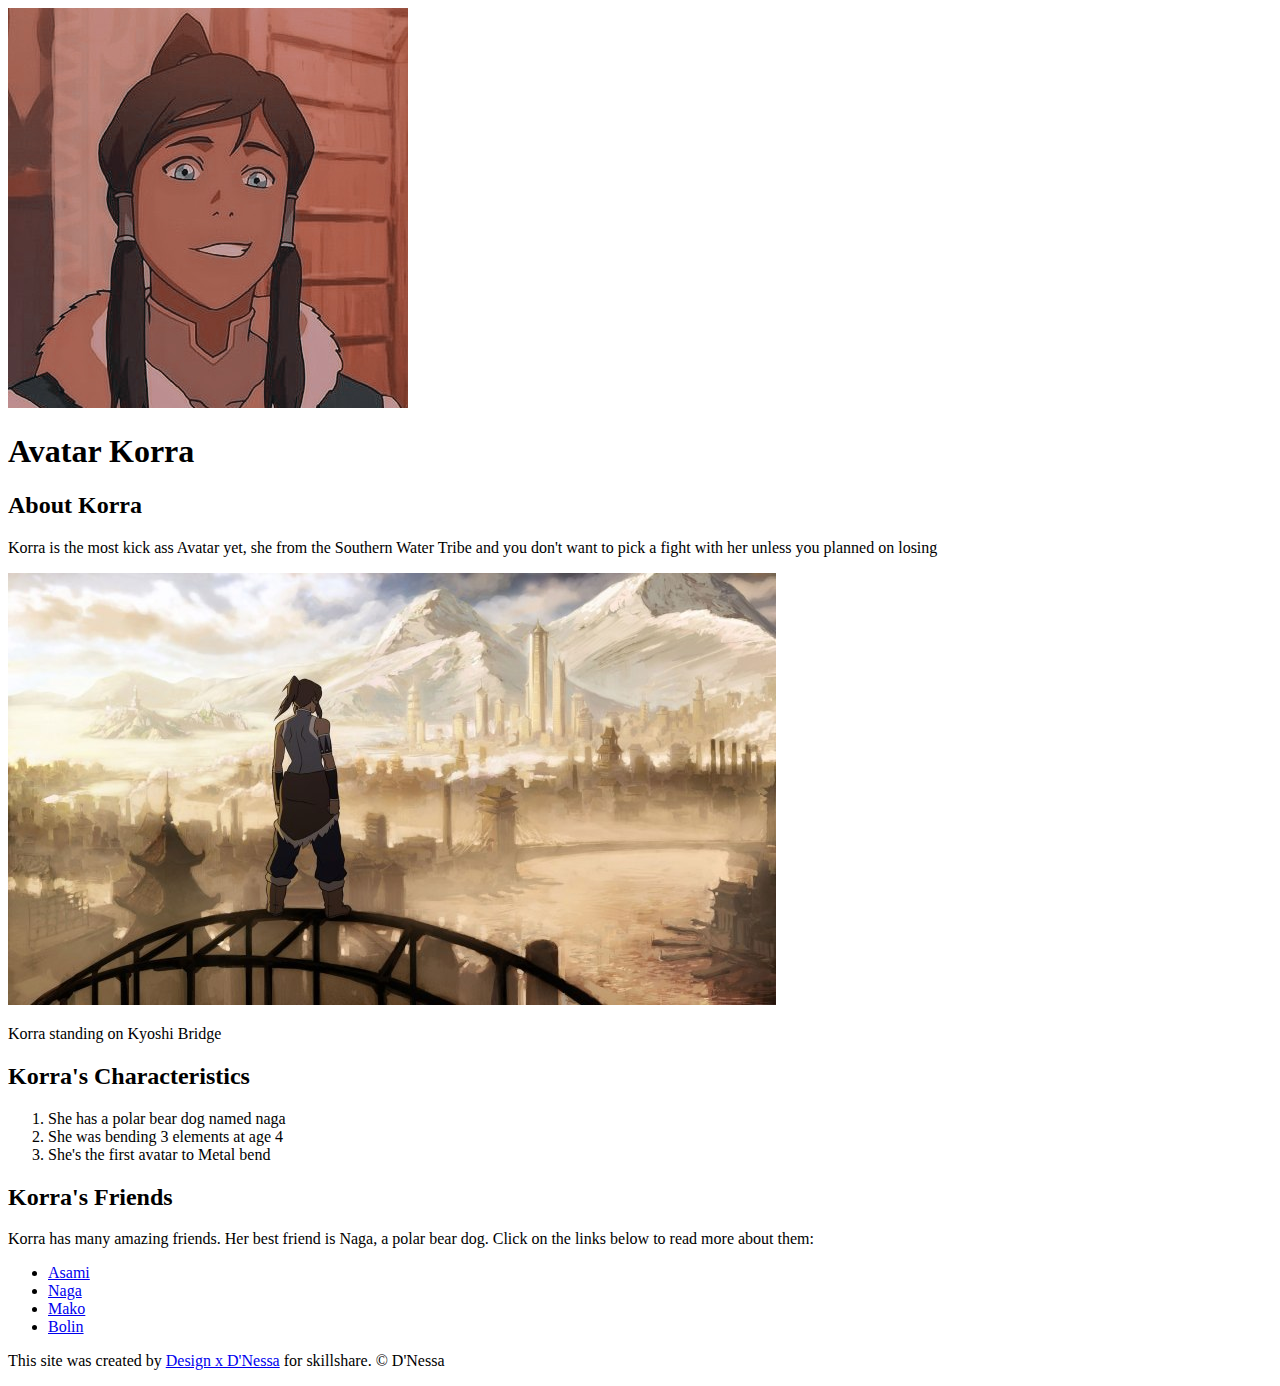
==== index.html @ 490f72de "Added our character's index.html file and a few images" ====
<!DOCTYPE html>
<html>
<head>
	<title>Avatar Korra</title>
	<link rel="icon" href="img/korra-avatar.jpg">
</head>
<body>
	<!-- header element-->
	<header>
		<img src="img/korra-avatar.jpg">
		<h1>Avatar Korra</h1>
	</header>

	<!-- main element -->
	<main>
		<h2>About Korra</h2>
		<p>Korra is the most kick ass Avatar yet, she from the Southern Water Tribe and you don't want to pick a fight with her unless you planned on losing</p>
		<img src="img/korra-big.jpg">
		<p>Korra standing on Kyoshi Bridge</p>
		
		<!-- Characteristics -->
		<h2>Korra's Characteristics</h2>
		<ol>
			<li>She has a polar bear dog named naga</li>
			<li>She was bending 3 elements at age 4</li>
			<li>She's the first avatar to Metal bend</li>
		</ol>
		
		<!-- Friends -->
		<h2>Korra's Friends</h2>
		<p>Korra has many amazing friends. Her best friend is Naga, a polar bear dog. Click on the links below to read more about them:</p>
		<ul>
			<li><a target="_blank" href="https://avatar.fandom.com/wiki/Asami_Sato">Asami</a></li>
			<li><a target="_blank" href="https://avatar.fandom.com/wiki/Naga">Naga</a></li>
			<li><a target="_blank" href="https://avatar.fandom.com/wiki/Mako">Mako</a></li>
			<li><a target="_blank" href="https://avatar.fandom.com/wiki/Bolin">Bolin</a></li>
		</ul>
	</main>

	<!-- Footer -->
	<footer>
		<p>This site was created by <a target="_blank" href="https://www.behance.net/designxdnessa">Design x D'Nessa</a> for skillshare. &copy; D'Nessa</p>
	</footer>
</body>
</html>
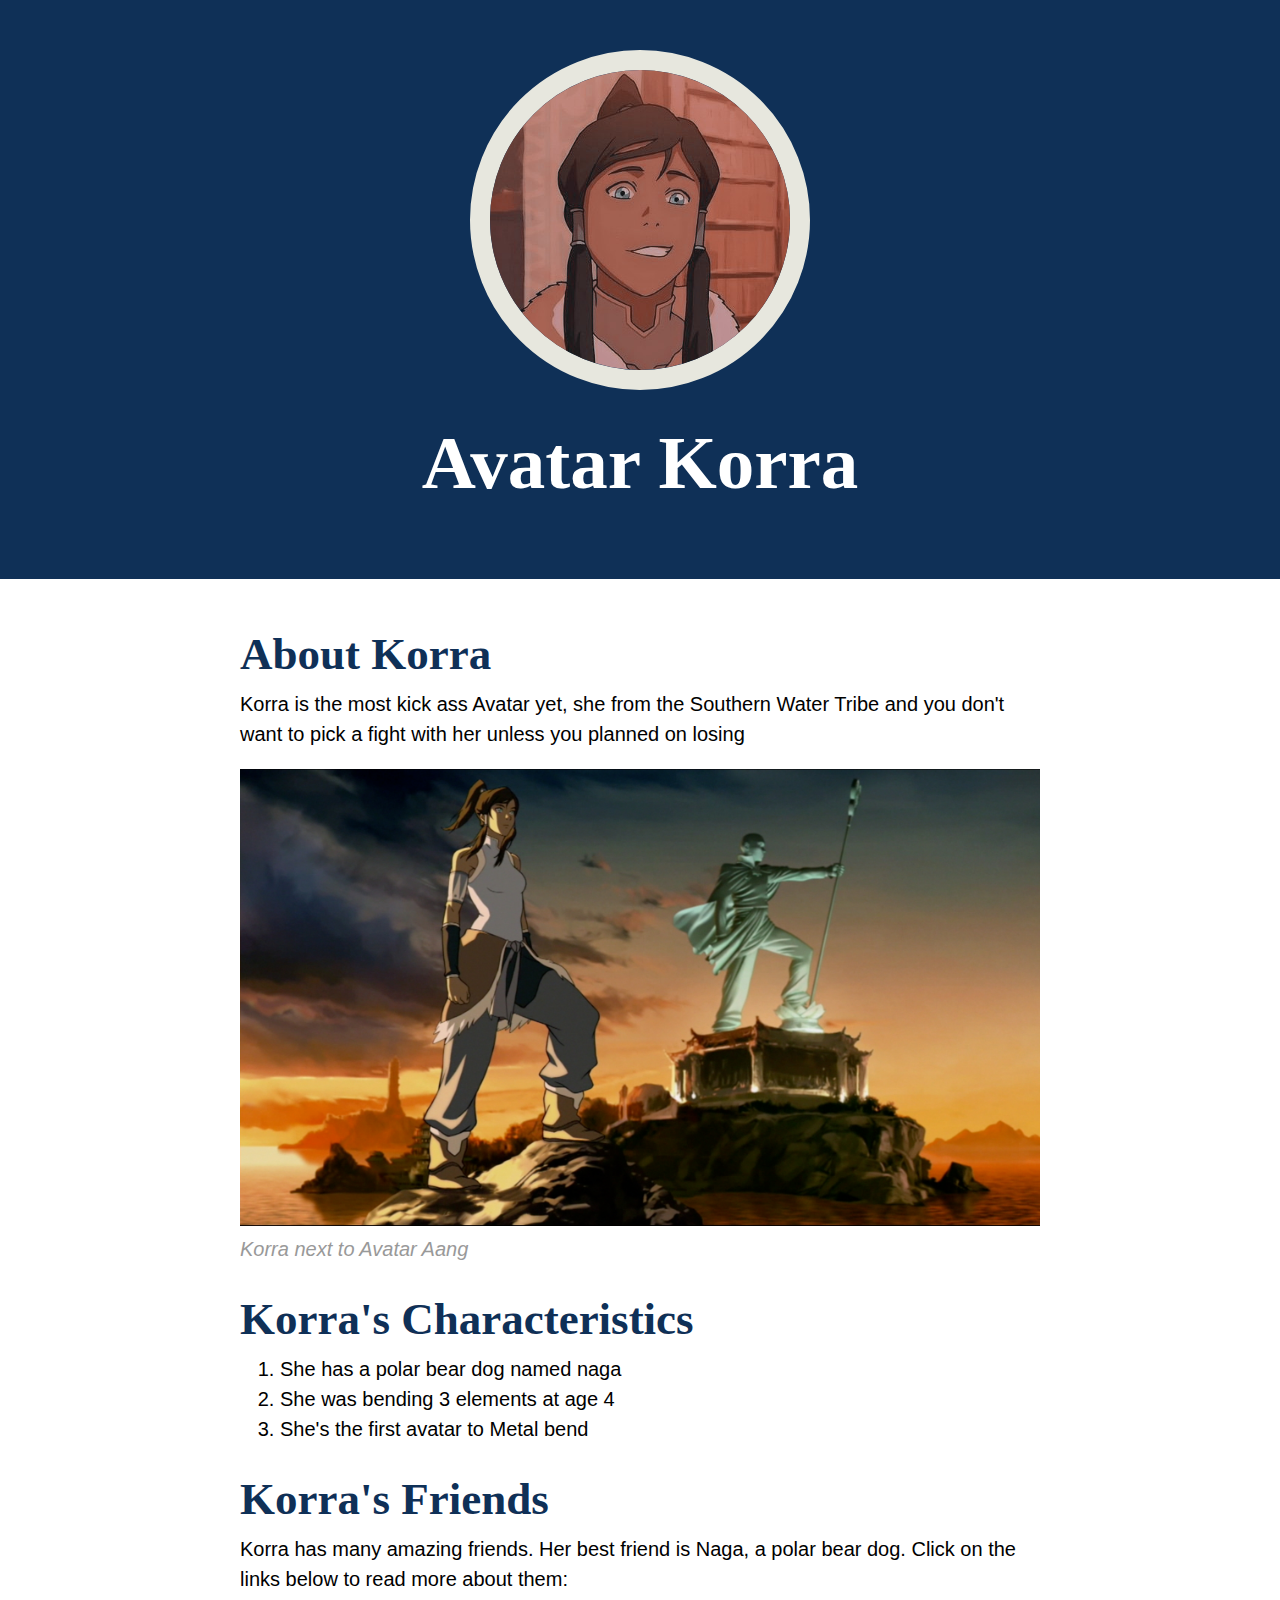
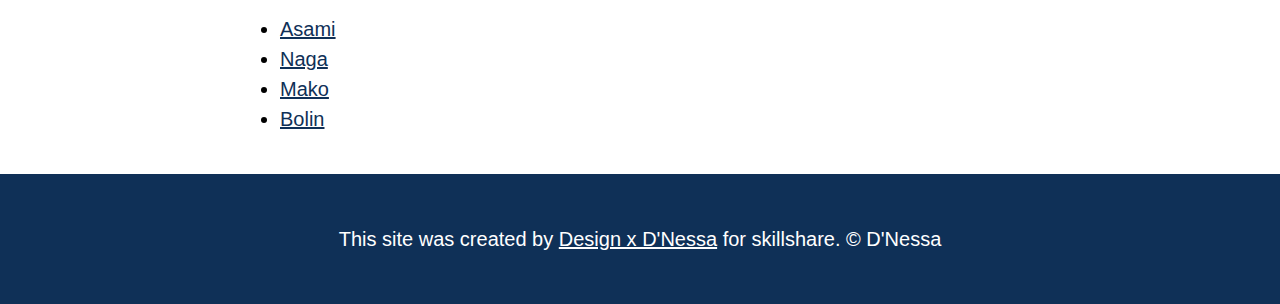
==== commit a0891bf9: "Wrote CSS for characters website and change some html" ====
--- a/index.html
+++ b/index.html
@@ -3,6 +3,10 @@
 <head>
 	<title>Avatar Korra</title>
 	<link rel="icon" href="img/korra-avatar.jpg">
+	<link rel="preconnect" href="https://fonts.gstatic.com">
+	<link rel="preconnect" href="https://fonts.gstatic.com">
+	<link href="https://fonts.googleapis.com/css2?family=Chela+One&family=Permanent+Marker&display=swap" rel="stylesheet">
+	<link rel="stylesheet" type="text/css" href="css/hero.css">
 </head>
 <body>
 	<!-- header element-->
@@ -15,8 +19,8 @@
 	<main>
 		<h2>About Korra</h2>
 		<p>Korra is the most kick ass Avatar yet, she from the Southern Water Tribe and you don't want to pick a fight with her unless you planned on losing</p>
-		<img src="img/korra-big.jpg">
-		<p>Korra standing on Kyoshi Bridge</p>
+		<img src="img/korra-big.jpeg">
+		<p class="caption">Korra next to Avatar Aang</p>
 		
 		<!-- Characteristics -->
 		<h2>Korra's Characteristics</h2>
--- a/css/hero.css
+++ b/css/hero.css
@@ -0,0 +1,79 @@
+body{
+	margin: 0;
+	font-family: Helvetica, Arial, sans-serif;
+	font-size: 20px;
+	line-height: 30px;
+}
+
+header{
+	background-color: #0f3057;
+	text-align: center;
+	padding-top: 50px;
+	padding-bottom: 50px;
+}
+
+h1, h2{
+	font-family: 'Permanent Marker', cursive;
+}
+
+header h1{
+	color: white;
+	font-size: 75px;
+}
+
+header img{
+   	border-radius: 170px;
+    width: 300px;
+    border: 20px solid #e7e7de;
+}
+
+main{
+	max-width: 800px;
+	margin: 0 auto;
+	padding: 20px;
+}
+
+main img{
+	max-width: 100%;
+}
+
+h2{
+	font-size: 45px;
+	color: #0f3057;
+	margin: 40px 0 10px;
+}
+
+a{
+	color: #0f3057;
+}
+a:hover{
+	background-color: #008891;
+	color: white;
+}
+
+footer{
+	background-color: #0f3057;
+	text-align: center;
+	color: white;
+	padding: 50px;
+}
+
+footer p{
+	margin: 0;
+}
+	
+footer a{
+	color: white;
+}
+footer a{
+	opacity: .5
+	background-color: transparent;
+}
+
+p.caption{
+	color: #999999; 
+	font-style: italic;
+	margin-top: 0;
+
+
+}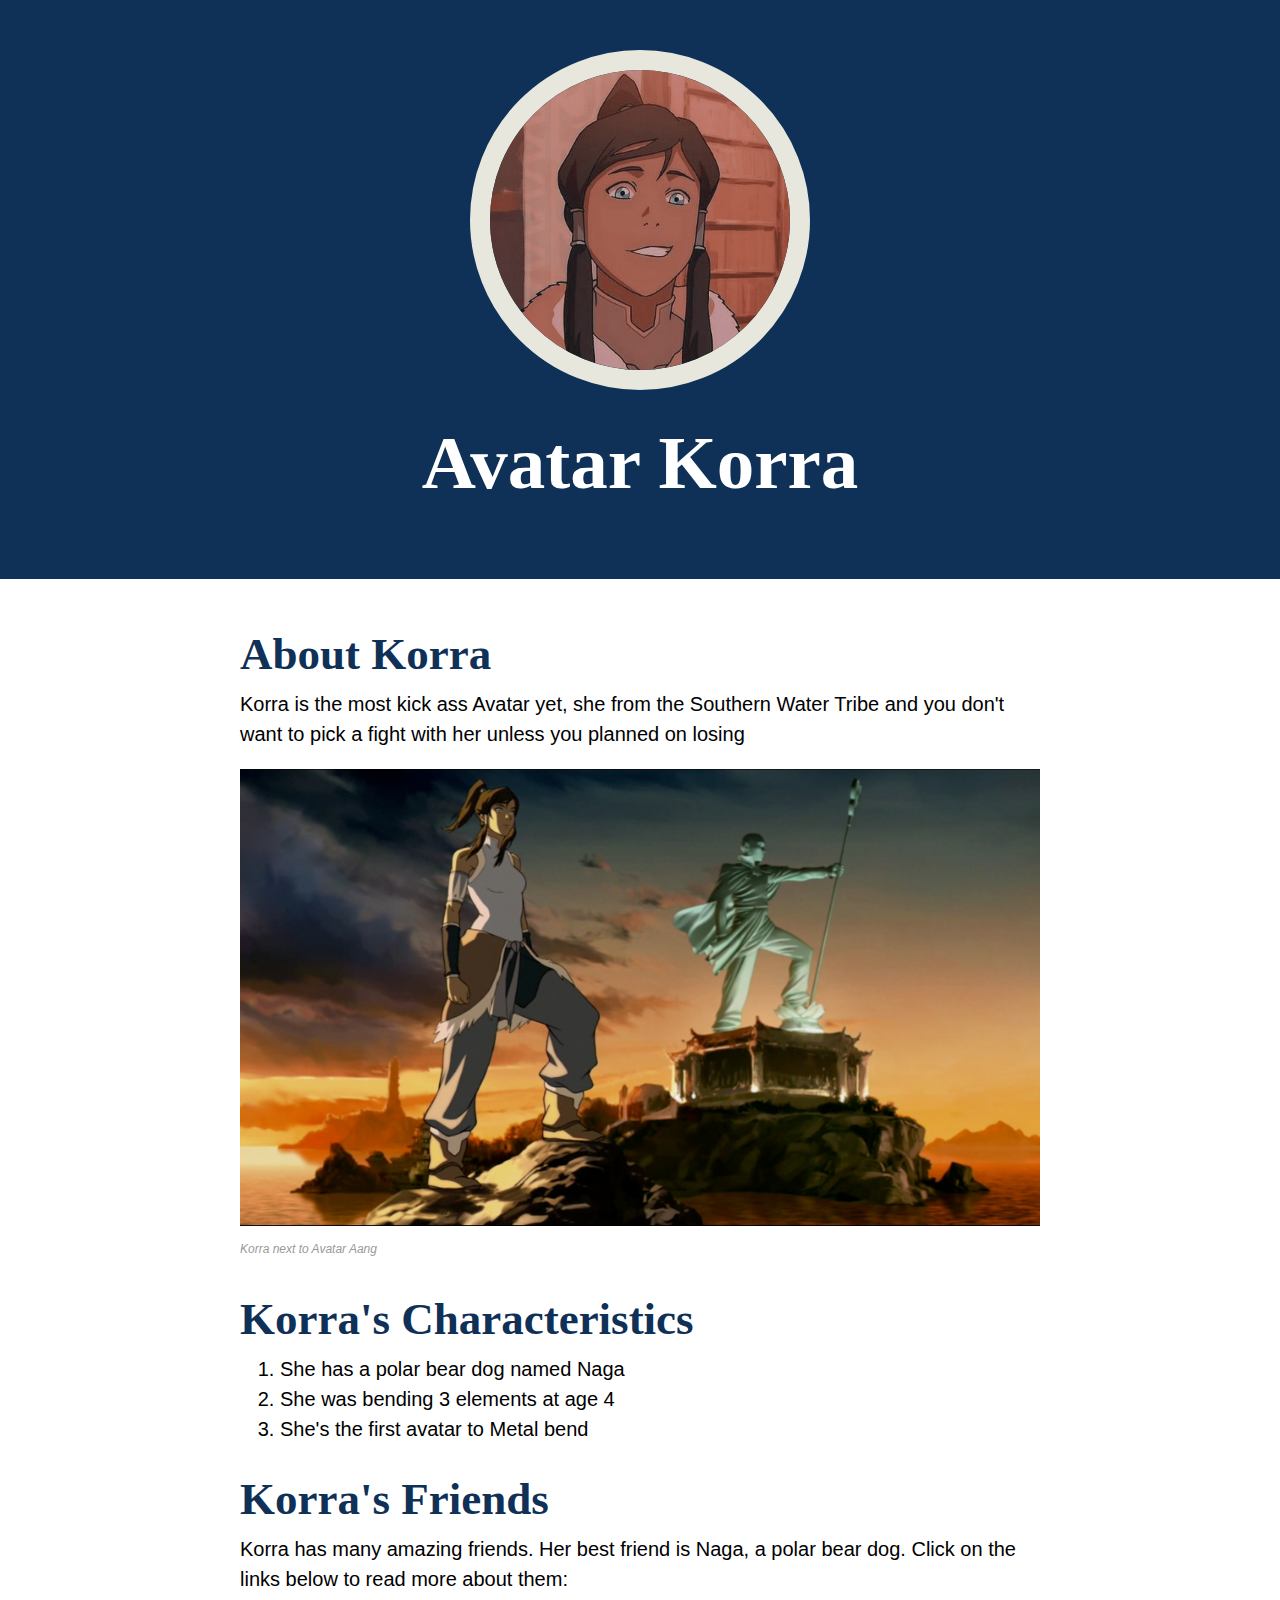
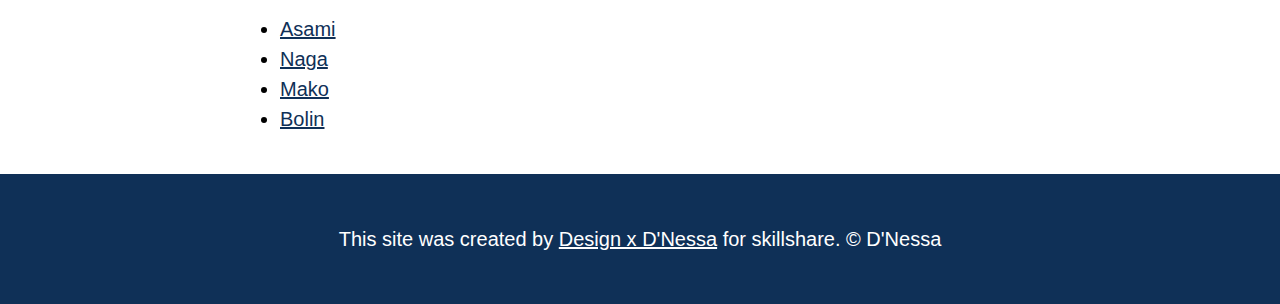
==== commit 213d2fb3: "Added background image to header and corrected some code" ====
--- a/index.html
+++ b/index.html
@@ -25,7 +25,7 @@
 		<!-- Characteristics -->
 		<h2>Korra's Characteristics</h2>
 		<ol>
-			<li>She has a polar bear dog named naga</li>
+			<li>She has a polar bear dog named Naga</li>
 			<li>She was bending 3 elements at age 4</li>
 			<li>She's the first avatar to Metal bend</li>
 		</ol>
--- a/css/hero.css
+++ b/css/hero.css
@@ -7,6 +7,7 @@
 
 header{
 	background-color: #0f3057;
+	background-image: url("file:///C:/Users/dfran/OneDrive/Desktop/HTML%20CSS%20Basics/cartoon-hero/img/header-bkgd.jpg");
 	text-align: center;
 	padding-top: 50px;
 	padding-bottom: 50px;
@@ -15,6 +16,8 @@
 h1, h2{
 	font-family: 'Permanent Marker', cursive;
 }
+
+/*header styles*/
 
 header h1{
 	color: white;
@@ -35,6 +38,7 @@
 
 main img{
 	max-width: 100%;
+	padding-bottom: 0;
 }
 
 h2{
@@ -74,6 +78,5 @@
 	color: #999999; 
 	font-style: italic;
 	margin-top: 0;
-
-
+	font-size: 12px;
 }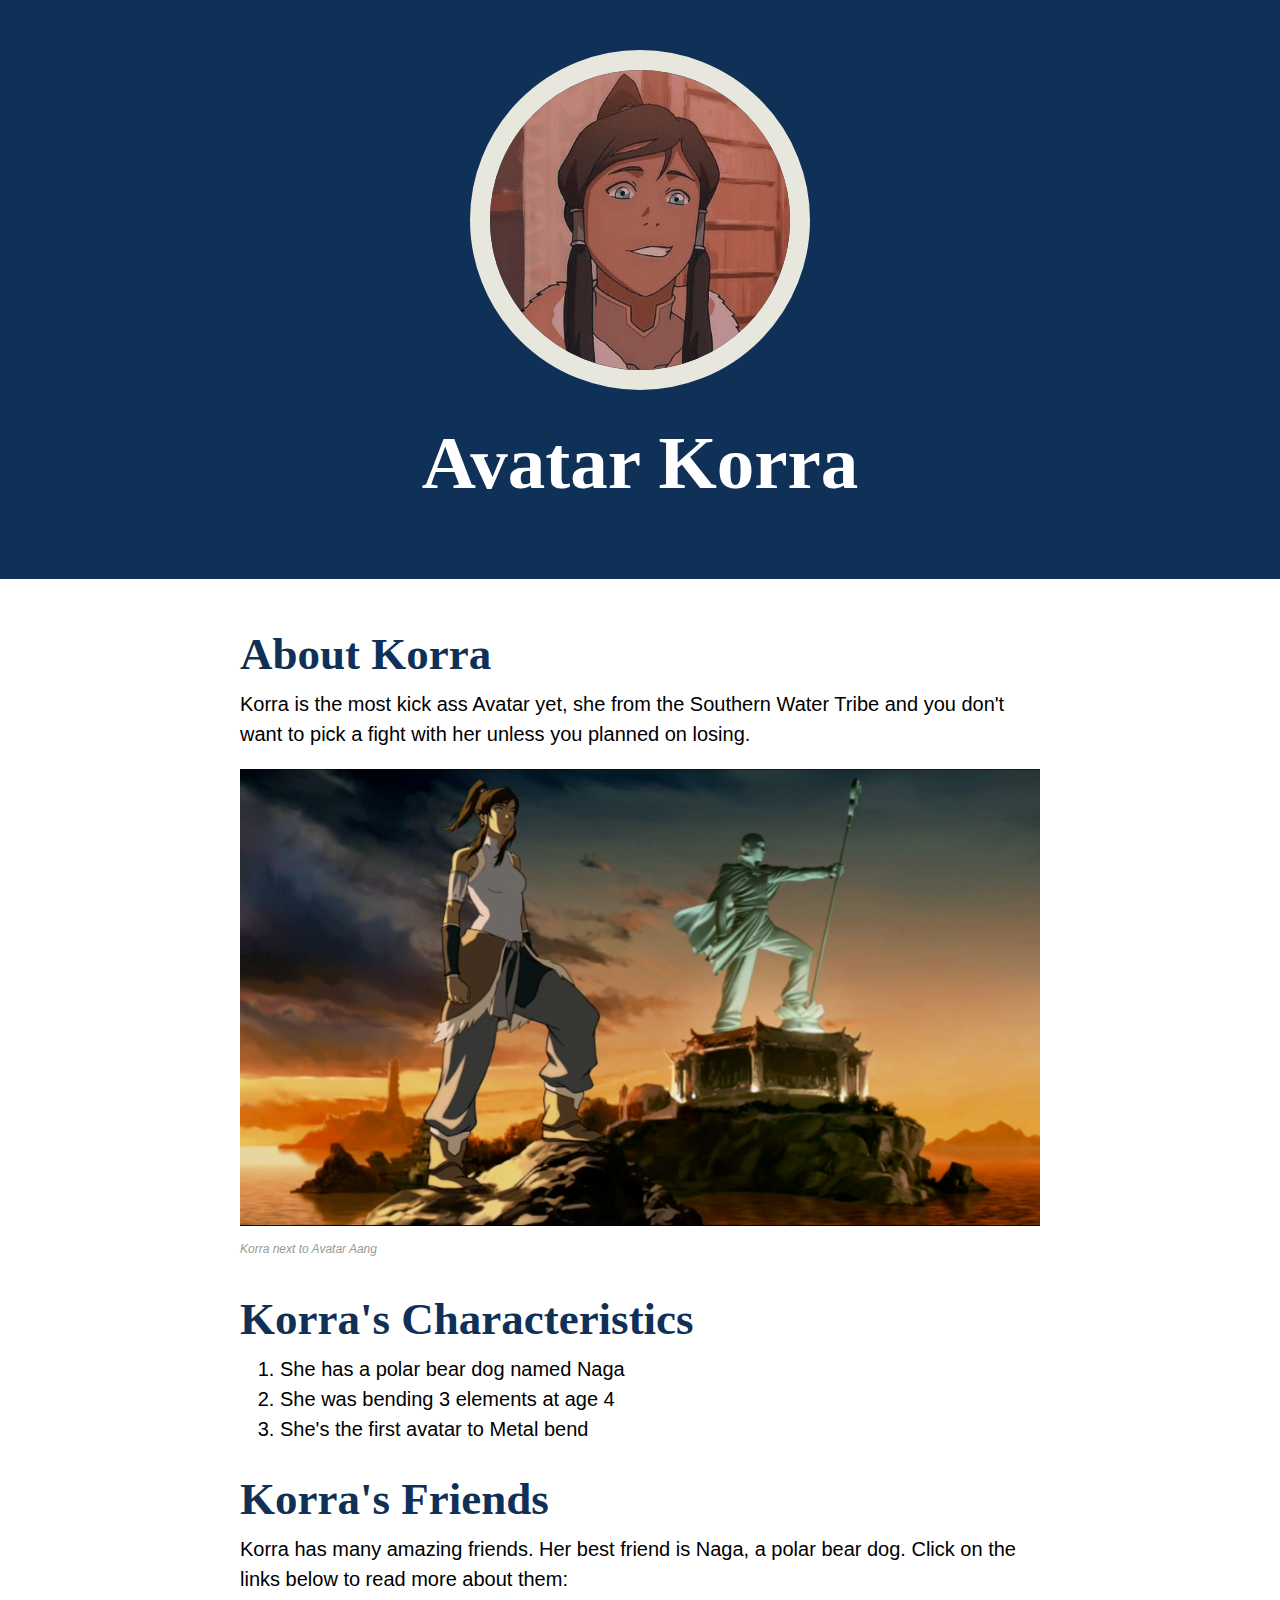
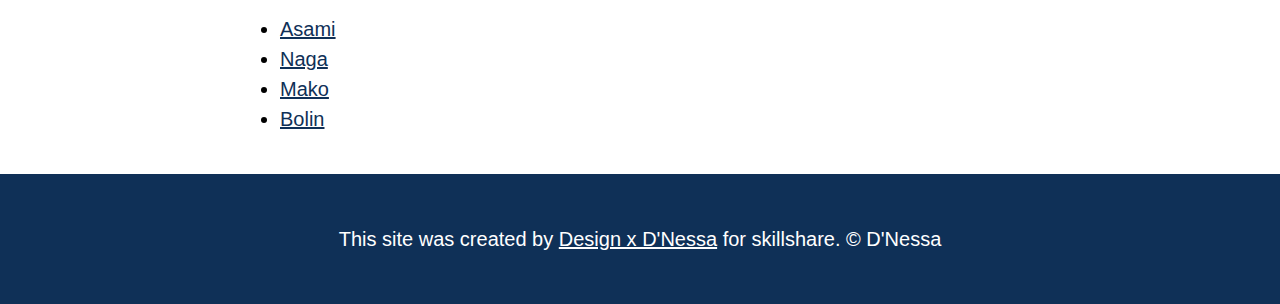
==== commit eaa32de2: "Correct index.HTML" ====
--- a/index.html
+++ b/index.html
@@ -18,7 +18,7 @@
 	<!-- main element -->
 	<main>
 		<h2>About Korra</h2>
-		<p>Korra is the most kick ass Avatar yet, she from the Southern Water Tribe and you don't want to pick a fight with her unless you planned on losing</p>
+		<p>Korra is the most kick ass Avatar yet, she from the Southern Water Tribe and you don't want to pick a fight with her unless you planned on losing.</p>
 		<img src="img/korra-big.jpeg">
 		<p class="caption">Korra next to Avatar Aang</p>
 		
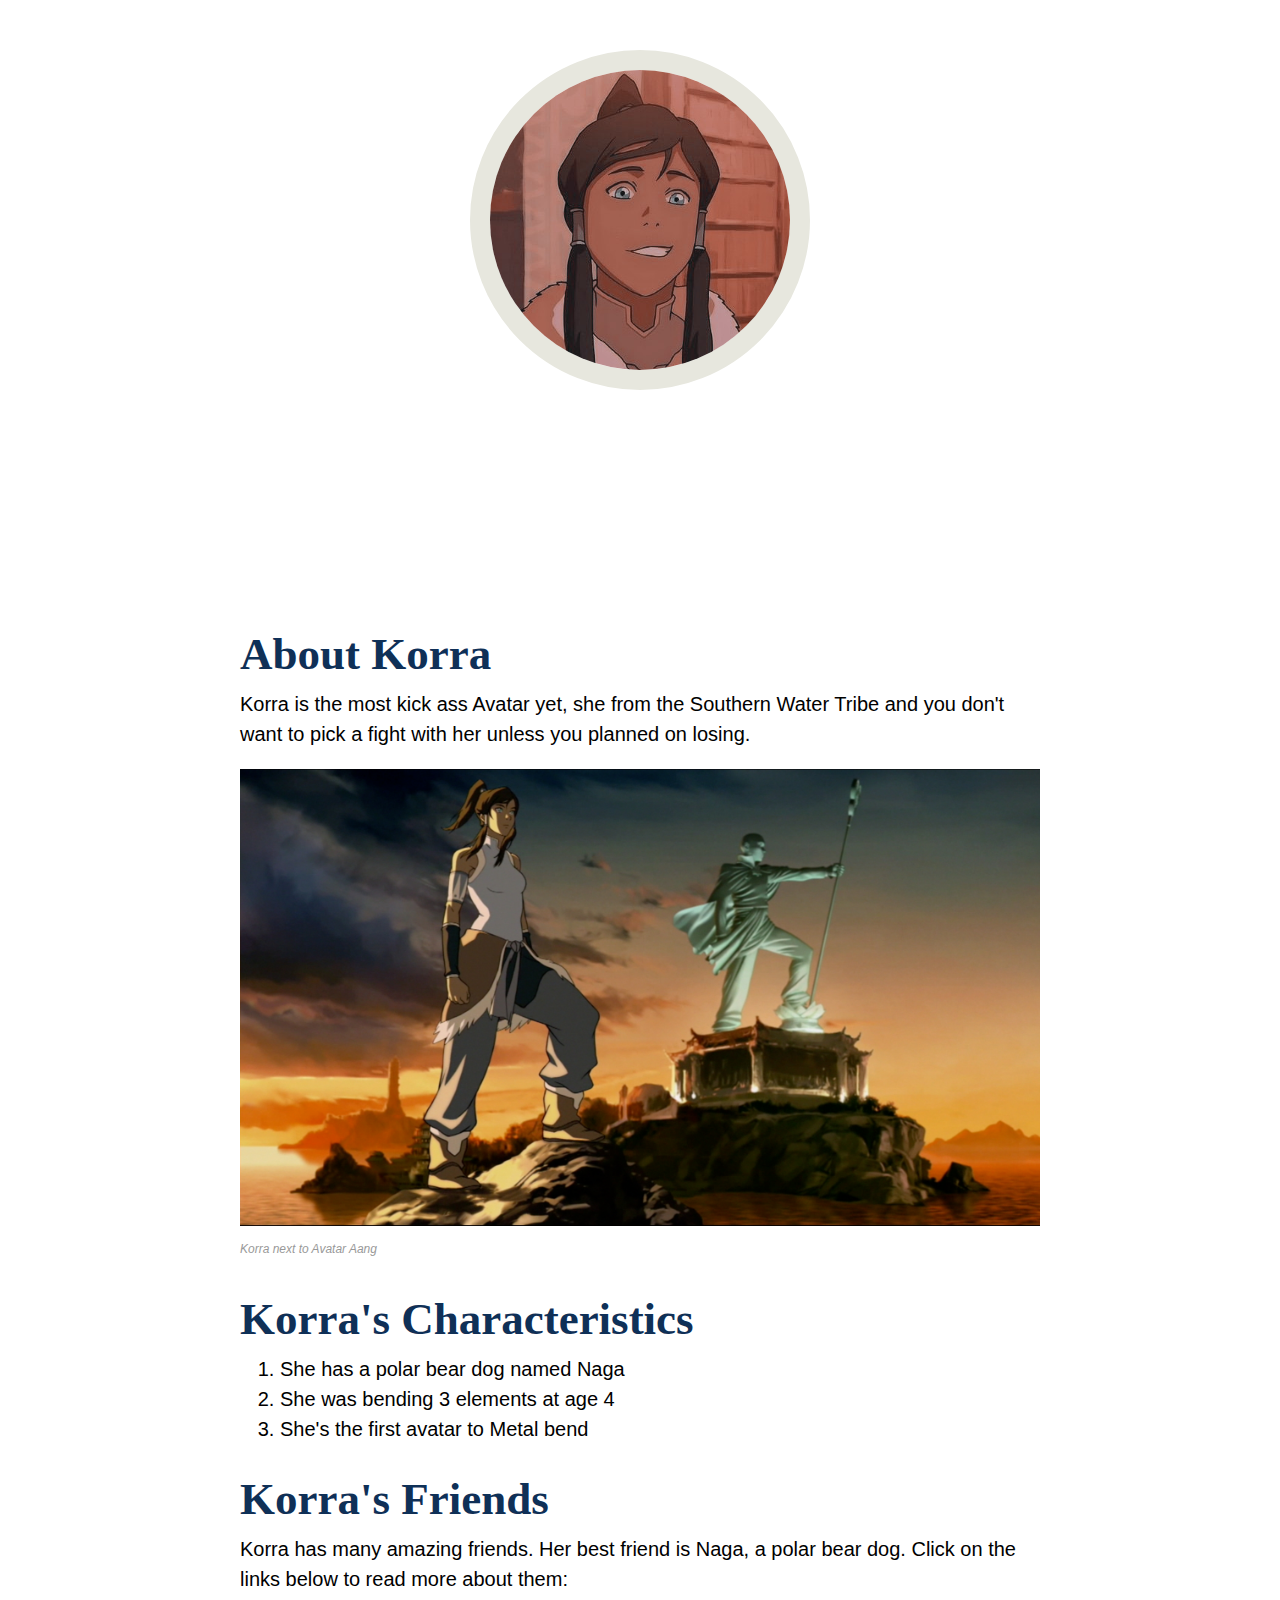
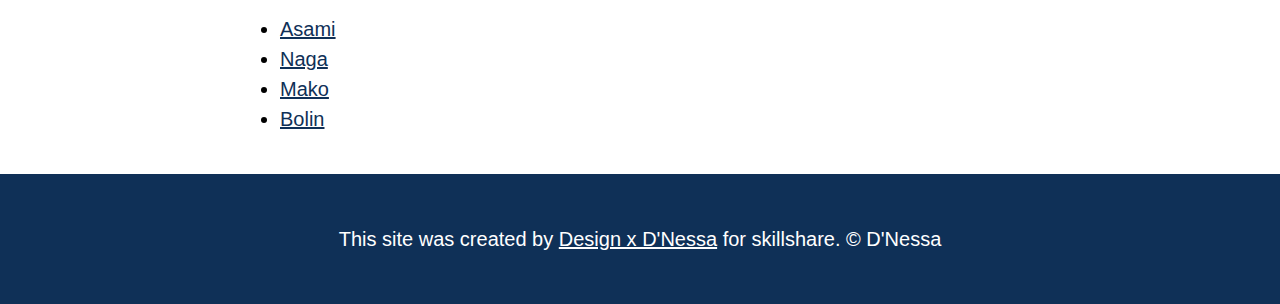
==== commit 10e8d73e: "Updated header image" ====
--- a/index.html
+++ b/index.html
@@ -7,6 +7,7 @@
 	<link rel="preconnect" href="https://fonts.gstatic.com">
 	<link href="https://fonts.googleapis.com/css2?family=Chela+One&family=Permanent+Marker&display=swap" rel="stylesheet">
 	<link rel="stylesheet" type="text/css" href="css/hero.css">
+	<link rel="stylesheet" type="text/css" href="img/header-bkgd.jpg">
 </head>
 <body>
 	<!-- header element-->
--- a/css/hero.css
+++ b/css/hero.css
@@ -6,8 +6,7 @@
 }
 
 header{
-	background-color: #0f3057;
-	background-image: url("file:///C:/Users/dfran/OneDrive/Desktop/HTML%20CSS%20Basics/cartoon-hero/img/header-bkgd.jpg");
+	background-image: url("file:///C:/Users/dfran/OneDrive/Desktop/html-css-basics/cartoon-hero/img/header-bkgd.jpg");
 	text-align: center;
 	padding-top: 50px;
 	padding-bottom: 50px;
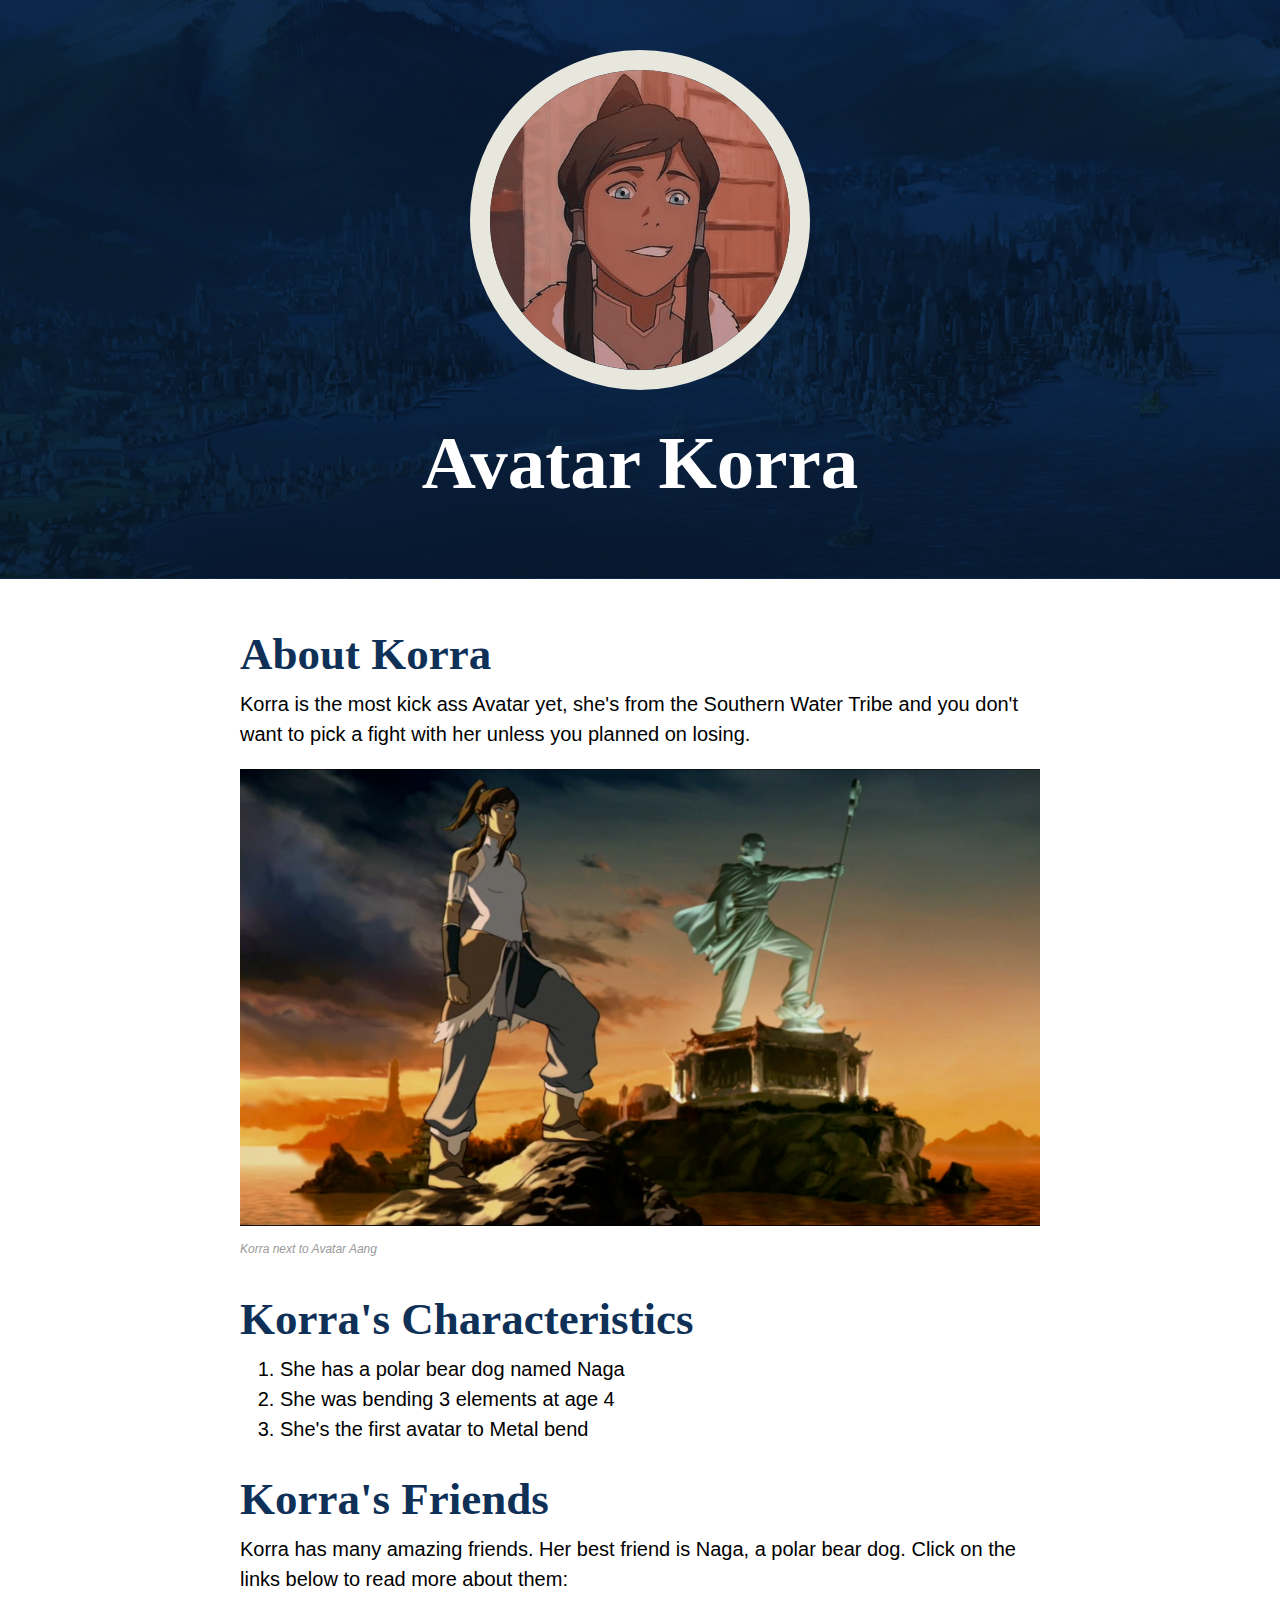
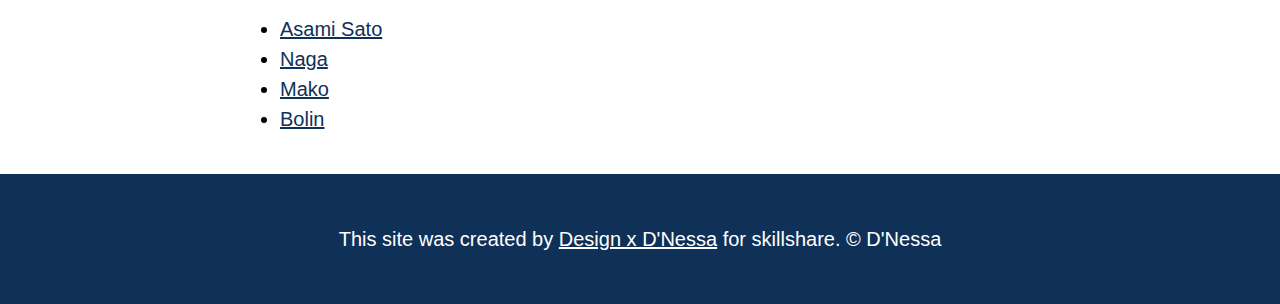
==== commit 450df4a1: "Spelling corrections" ====
--- a/index.html
+++ b/index.html
@@ -7,7 +7,6 @@
 	<link rel="preconnect" href="https://fonts.gstatic.com">
 	<link href="https://fonts.googleapis.com/css2?family=Chela+One&family=Permanent+Marker&display=swap" rel="stylesheet">
 	<link rel="stylesheet" type="text/css" href="css/hero.css">
-	<link rel="stylesheet" type="text/css" href="img/header-bkgd.jpg">
 </head>
 <body>
 	<!-- header element-->
@@ -19,7 +18,7 @@
 	<!-- main element -->
 	<main>
 		<h2>About Korra</h2>
-		<p>Korra is the most kick ass Avatar yet, she from the Southern Water Tribe and you don't want to pick a fight with her unless you planned on losing.</p>
+		<p>Korra is the most kick ass Avatar yet, she's from the Southern Water Tribe and you don't want to pick a fight with her unless you planned on losing.</p>
 		<img src="img/korra-big.jpeg">
 		<p class="caption">Korra next to Avatar Aang</p>
 		
@@ -35,7 +34,7 @@
 		<h2>Korra's Friends</h2>
 		<p>Korra has many amazing friends. Her best friend is Naga, a polar bear dog. Click on the links below to read more about them:</p>
 		<ul>
-			<li><a target="_blank" href="https://avatar.fandom.com/wiki/Asami_Sato">Asami</a></li>
+			<li><a target="_blank" href="https://avatar.fandom.com/wiki/Asami_Sato">Asami Sato</a></li>
 			<li><a target="_blank" href="https://avatar.fandom.com/wiki/Naga">Naga</a></li>
 			<li><a target="_blank" href="https://avatar.fandom.com/wiki/Mako">Mako</a></li>
 			<li><a target="_blank" href="https://avatar.fandom.com/wiki/Bolin">Bolin</a></li>
--- a/css/hero.css
+++ b/css/hero.css
@@ -6,7 +6,8 @@
 }
 
 header{
-	background-image: url("file:///C:/Users/dfran/OneDrive/Desktop/html-css-basics/cartoon-hero/img/header-bkgd.jpg");
+	background-color: #0f3057;
+	background-image: url("https://dnessamf.github.io/cartoon-hero/img/korra-header.jpg");
 	text-align: center;
 	padding-top: 50px;
 	padding-bottom: 50px;
